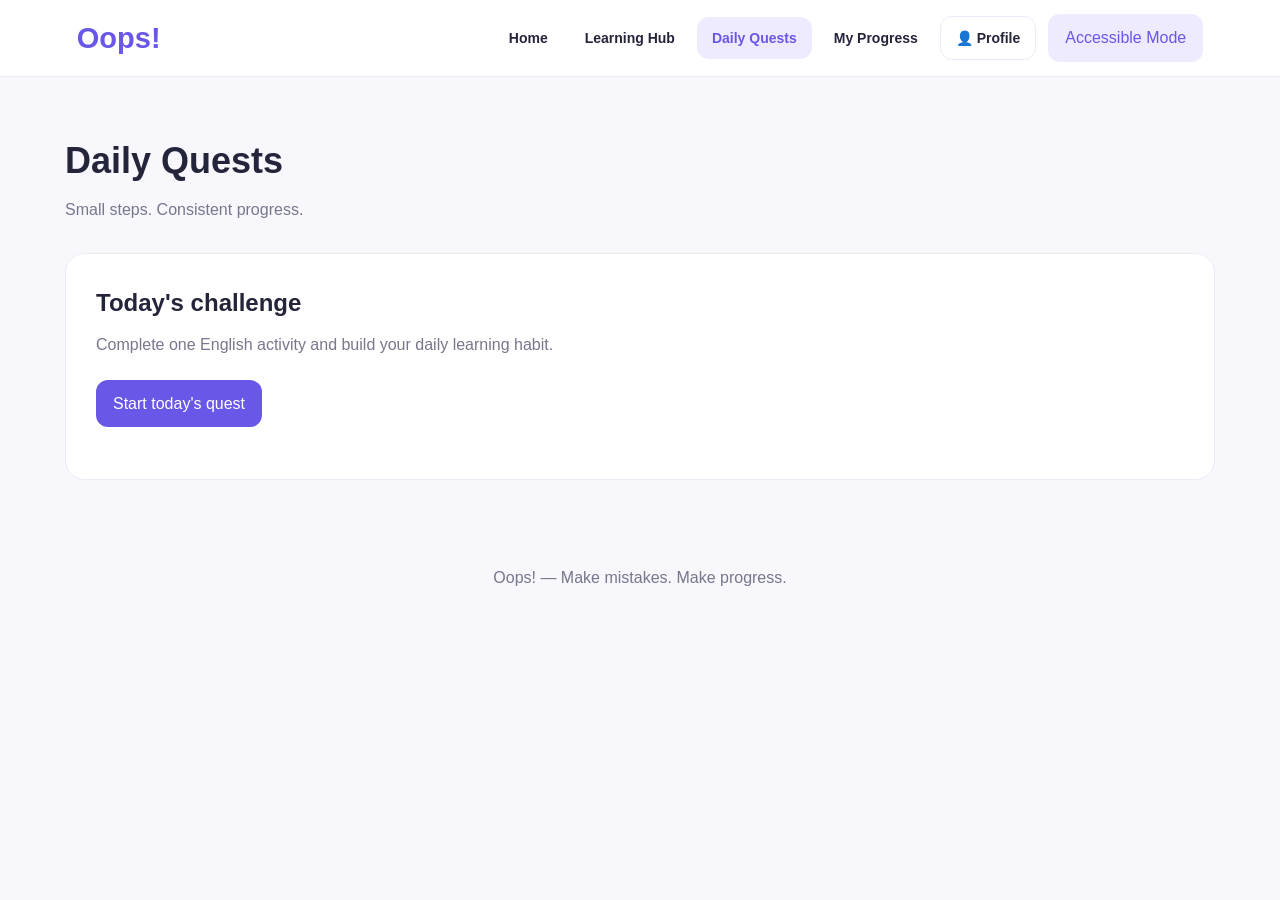
==== daily-quests.html @ 5b8182c3 "Create daily-quests.html" ====
<!DOCTYPE html>
<html lang="en">
<head>
<meta charset="UTF-8">
<meta name="viewport" content="width=device-width, initial-scale=1.0">
<title>Daily Quests | Oops!</title>
<style>
:root {
  --primary:#6957e8;
  --bg:#f7f7fc;
  --text:#24243a;
  --card:#fff;
  --muted:#77778d;
}
*{box-sizing:border-box;margin:0;padding:0}
body{font-family:Arial,sans-serif;background:var(--bg);color:var(--text);line-height:1.6}
.site-header{display:flex;justify-content:space-between;align-items:center;gap:24px;padding:14px 6%;background:var(--card);position:sticky;top:0;z-index:100;border-bottom:1px solid #eceaf5;flex-wrap:wrap}
.logo{font-size:29px;font-weight:800;color:var(--primary);text-decoration:none}
.main-nav{display:flex;align-items:center;gap:7px;flex-wrap:wrap}
.nav-link{color:var(--text);text-decoration:none;font-size:14px;font-weight:600;padding:10px 15px;border-radius:12px}
.nav-link:hover,.nav-link.active{background:#eeeaff;color:var(--primary)}
.profile-link{border:1px solid #eeeaf7}
button{border:0;border-radius:12px;padding:11px 17px;cursor:pointer;font-weight:700;font:inherit}
.secondary{background:#eeeaff;color:var(--primary)}
.mode-button{margin-left:5px;white-space:nowrap}
main{max-width:1200px;margin:auto;padding:55px 25px}
.hero{margin-bottom:30px}
h1{font-size:36px;margin-bottom:8px}
p{color:var(--muted)}
.card{background:var(--card);padding:30px;border-radius:20px;border:1px solid #eeeaf5}
.card h2{margin-bottom:10px}
.card p{margin-bottom:22px}
.primary{background:var(--primary);color:white}
#questMessage{margin-top:18px;font-weight:600}
footer{text-align:center;padding:30px;color:var(--muted)}
body.accessible{--bg:#000;--text:#fff;--card:#111;--muted:#eee;--primary:#ffeb3b}
body.accessible .card{border:2px solid white}
body.accessible .secondary{background:#333;color:#ffeb3b}
body.accessible .primary{color:#000}
:focus-visible{outline:3px solid #ff9800;outline-offset:4px}
@media(max-width:850px){.site-header{flex-direction:column;align-items:flex-start}.main-nav{width:100%}}
</style>
</head>
<body>
<header class="site-header">
  <a class="logo" href="index.html">Oops!</a>
  <nav class="main-nav" aria-label="Main navigation">
    <a class="nav-link" href="index.html">Home</a>
    <a class="nav-link" href="learning-hub.html">Learning Hub</a>
    <a class="nav-link active" href="daily-quests.html">Daily Quests</a>
    <a class="nav-link" href="progress.html">My Progress</a>
    <a class="nav-link profile-link" href="profile.html">👤 Profile</a>
    <button class="mode-button secondary" id="modeBtn" type="button" aria-pressed="false">Accessible Mode</button>
  </nav>
</header>

<main>
  <section class="hero">
    <h1>Daily Quests</h1>
    <p>Small steps. Consistent progress.</p>
  </section>

  <section class="card">
    <h2>Today's challenge</h2>
    <p>Complete one English activity and build your daily learning habit.</p>
    <button class="primary" id="questBtn" type="button">Start today's quest</button>
    <p id="questMessage" aria-live="polite"></p>
  </section>
</main>

<footer>Oops! — Make mistakes. Make progress.</footer>

<script src="tracker.js"></script>
<script>
const modeBtn=document.getElementById("modeBtn");
modeBtn.addEventListener("click",()=>{
  const enabled=document.body.classList.toggle("accessible");
  modeBtn.setAttribute("aria-pressed",String(enabled));
  modeBtn.textContent=enabled?"Normal Mode":"Accessible Mode";
});

document.getElementById("questBtn").addEventListener("click",()=>{
  if(window.OopsTracker){
    window.OopsTracker.recordStudyDay();
  }
  document.getElementById("questMessage").textContent=
    "Great work! Today's learning activity has been recorded.";
});
</script>
</body>
</html>
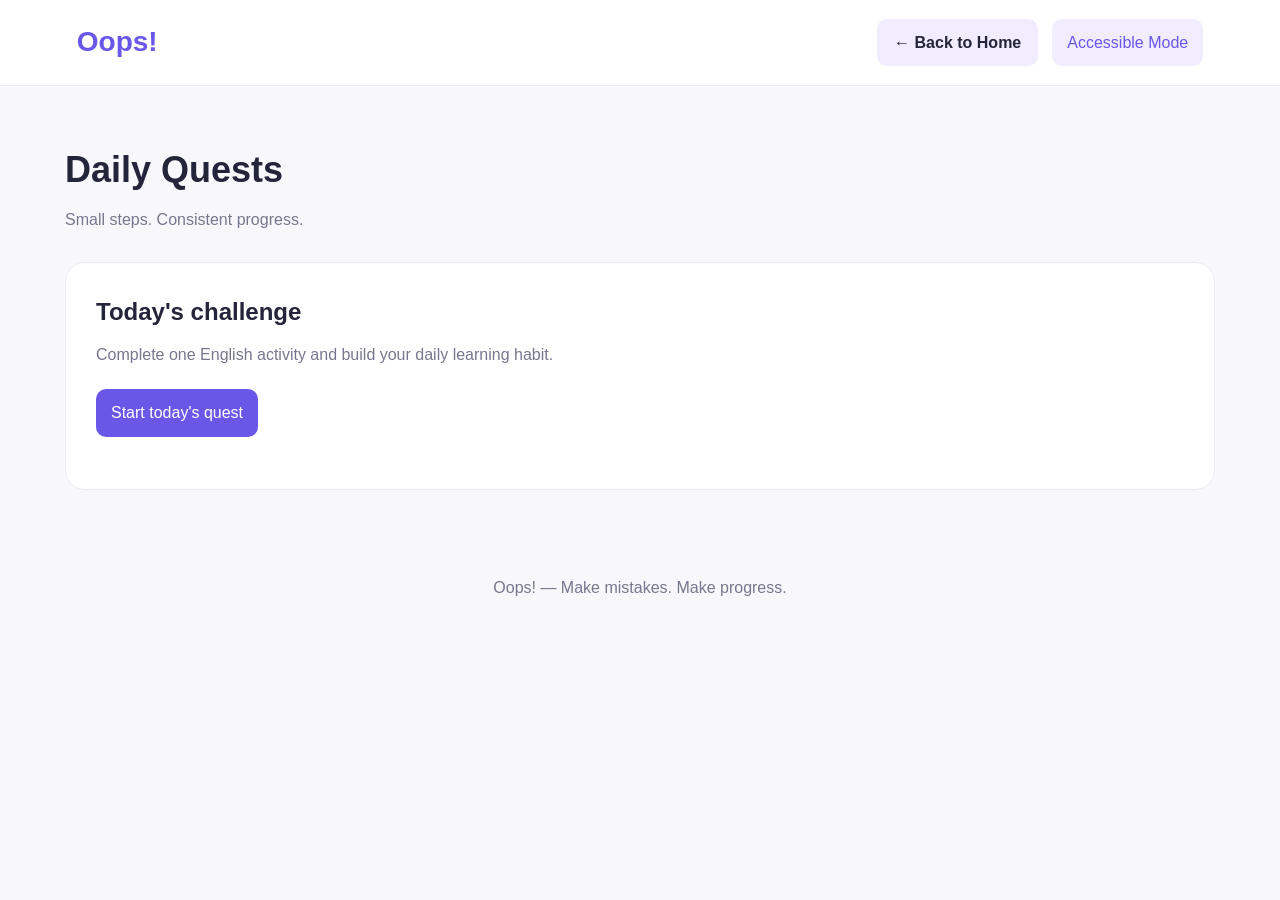
==== commit 9f34aa79: "Update daily-quests.html" ====
--- a/daily-quests.html
+++ b/daily-quests.html
@@ -15,15 +15,55 @@
 }
 *{box-sizing:border-box;margin:0;padding:0}
 body{font-family:Arial,sans-serif;background:var(--bg);color:var(--text);line-height:1.6}
-.site-header{display:flex;justify-content:space-between;align-items:center;gap:24px;padding:14px 6%;background:var(--card);position:sticky;top:0;z-index:100;border-bottom:1px solid #eceaf5;flex-wrap:wrap}
-.logo{font-size:29px;font-weight:800;color:var(--primary);text-decoration:none}
-.main-nav{display:flex;align-items:center;gap:7px;flex-wrap:wrap}
-.nav-link{color:var(--text);text-decoration:none;font-size:14px;font-weight:600;padding:10px 15px;border-radius:12px}
-.nav-link:hover,.nav-link.active{background:#eeeaff;color:var(--primary)}
-.profile-link{border:1px solid #eeeaf7}
-button{border:0;border-radius:12px;padding:11px 17px;cursor:pointer;font-weight:700;font:inherit}
-.secondary{background:#eeeaff;color:var(--primary)}
-.mode-button{margin-left:5px;white-space:nowrap}
+.site-header {
+  height: 86px;
+  display: flex;
+  justify-content: space-between;
+  align-items: center;
+  padding: 0 6%;
+  background: var(--card);
+  position: sticky;
+  top: 0;
+  z-index: 100;
+  border-bottom: 1px solid #eceaf5;
+}
+
+.logo {
+  font-size: 28px;
+  font-weight: 800;
+  color: var(--primary);
+  text-decoration: none;
+}
+
+.header-actions {
+  display: flex;
+  align-items: center;
+  gap: 14px;
+}
+
+.back-home {
+  text-decoration: none;
+  color: var(--text);
+  background: #f1edff;
+  padding: 11px 17px;
+  border-radius: 10px;
+  font-weight: 700;
+}
+
+button {
+  border: 0;
+  border-radius: 10px;
+  padding: 11px 15px;
+  cursor: pointer;
+  font-weight: 700;
+  font: inherit;
+}
+
+.mode-button {
+  background: #f1edff;
+  color: var(--primary);
+  white-space: nowrap;
+}
 main{max-width:1200px;margin:auto;padding:55px 25px}
 .hero{margin-bottom:30px}
 h1{font-size:36px;margin-bottom:8px}
@@ -39,20 +79,38 @@
 body.accessible .secondary{background:#333;color:#ffeb3b}
 body.accessible .primary{color:#000}
 :focus-visible{outline:3px solid #ff9800;outline-offset:4px}
-@media(max-width:850px){.site-header{flex-direction:column;align-items:flex-start}.main-nav{width:100%}}
+@media(max-width:650px) {
+  .site-header {
+    height: auto;
+    min-height: 76px;
+    padding: 14px 5%;
+  }
+
+  .header-actions {
+    flex-wrap: wrap;
+    gap: 8px;
+  }
+}
 </style>
 </head>
 <body>
 <header class="site-header">
   <a class="logo" href="index.html">Oops!</a>
-  <nav class="main-nav" aria-label="Main navigation">
-    <a class="nav-link" href="index.html">Home</a>
-    <a class="nav-link" href="learning-hub.html">Learning Hub</a>
-    <a class="nav-link active" href="daily-quests.html">Daily Quests</a>
-    <a class="nav-link" href="progress.html">My Progress</a>
-    <a class="nav-link profile-link" href="profile.html">👤 Profile</a>
-    <button class="mode-button secondary" id="modeBtn" type="button" aria-pressed="false">Accessible Mode</button>
-  </nav>
+
+  <div class="header-actions">
+    <a class="back-home" href="index.html">
+      ← Back to Home
+    </a>
+
+    <button
+      class="mode-button"
+      id="modeBtn"
+      type="button"
+      aria-pressed="false"
+    >
+      Accessible Mode
+    </button>
+  </div>
 </header>
 
 <main>
@@ -72,14 +130,9 @@
 <footer>Oops! — Make mistakes. Make progress.</footer>
 
 <script src="tracker.js"></script>
+<script src="accessibility.js"></script>
+<script src="settings.js"></script>
 <script>
-const modeBtn=document.getElementById("modeBtn");
-modeBtn.addEventListener("click",()=>{
-  const enabled=document.body.classList.toggle("accessible");
-  modeBtn.setAttribute("aria-pressed",String(enabled));
-  modeBtn.textContent=enabled?"Normal Mode":"Accessible Mode";
-});
-
 document.getElementById("questBtn").addEventListener("click",()=>{
   if(window.OopsTracker){
     window.OopsTracker.recordStudyDay();
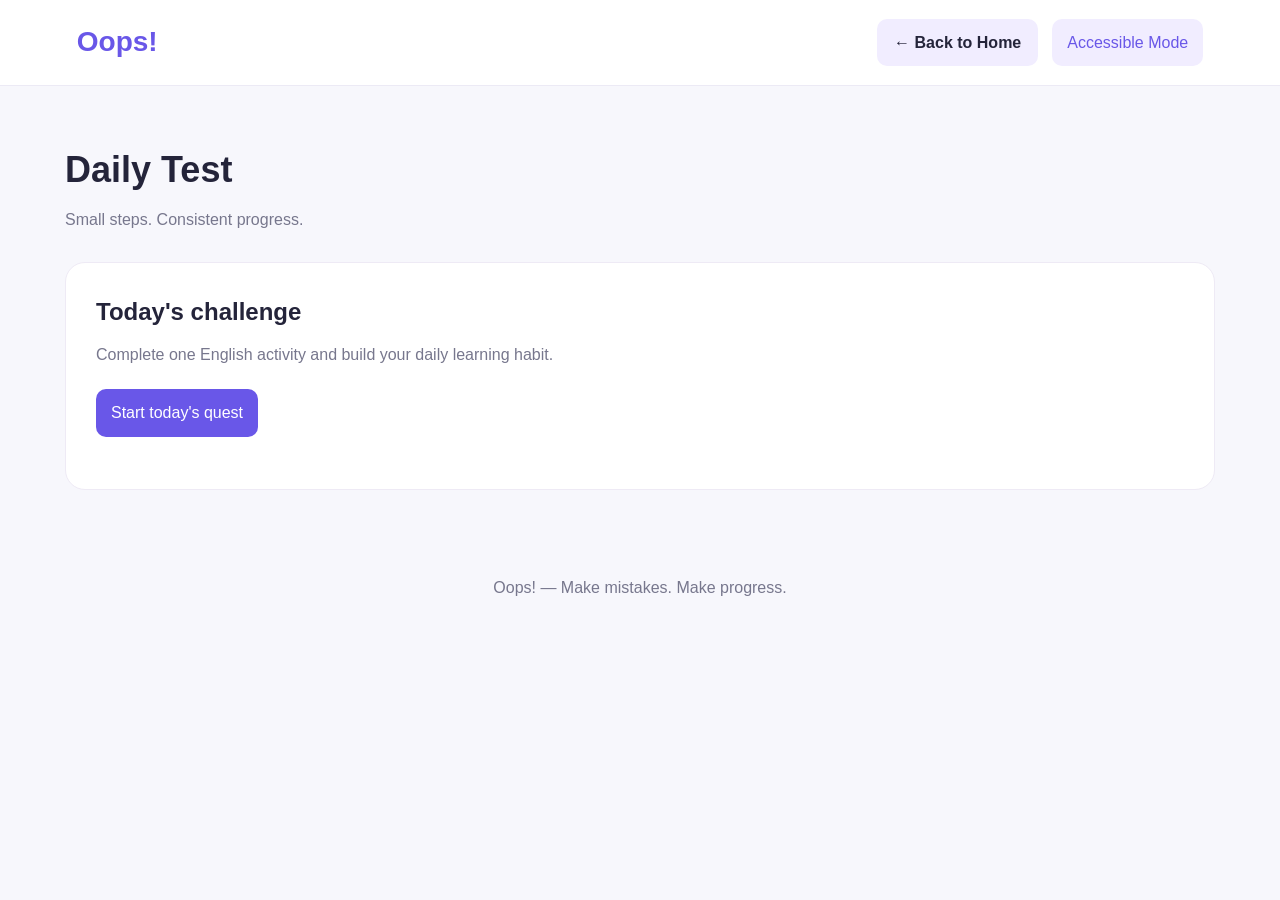
==== commit 08addbd6: "Update daily-quests.html" ====
--- a/daily-quests.html
+++ b/daily-quests.html
@@ -4,7 +4,7 @@
 <head>
 <meta charset="UTF-8">
 <meta name="viewport" content="width=device-width, initial-scale=1.0">
-<title>Daily Quests | Oops!</title>
+<title>Daily Test | Oops!</title>
 <style>
 :root {
   --primary:#6957e8;
@@ -115,7 +115,7 @@
 
 <main>
   <section class="hero">
-    <h1>Daily Quests</h1>
+    <h1>Daily Test</h1>
     <p>Small steps. Consistent progress.</p>
   </section>
 
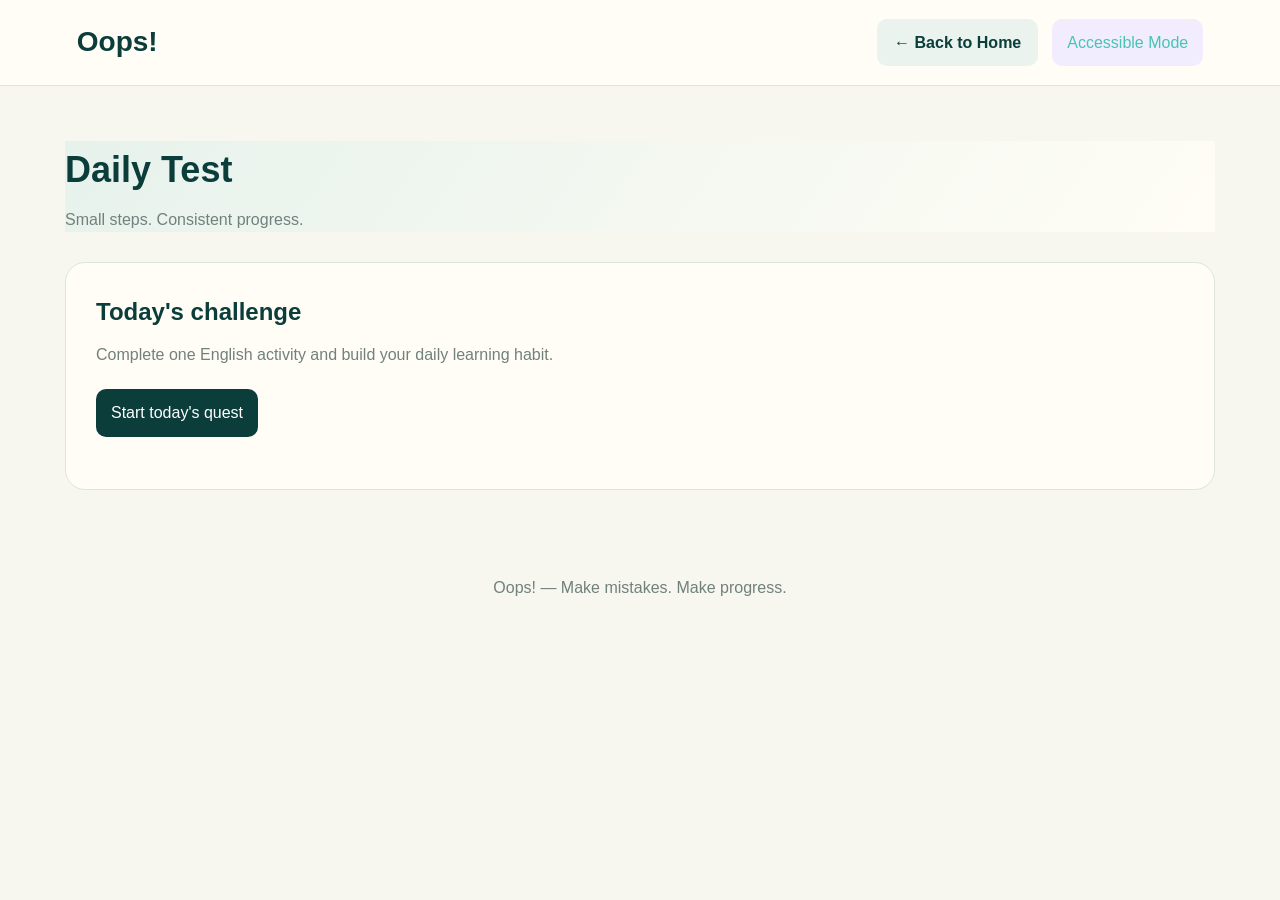
==== commit 2b5f5d10: "Update unified Oops theme" ====
--- a/daily-quests.html
+++ b/daily-quests.html
@@ -92,6 +92,7 @@
   }
 }
 </style>
+<link rel="stylesheet" href="theme-fix.css?v=20261127">
 </head>
 <body>
 <header class="site-header">
--- a/theme-fix.css
+++ b/theme-fix.css
@@ -0,0 +1,259 @@
+
+/* Oops! — Unified visual theme */
+:root {
+  --primary: #39b9ad;
+  --primary-dark: #073d3b;
+  --bg: #f7f7f1;
+  --text: #123d3b;
+  --card: #fffef9;
+  --muted: #71817d;
+  --line: #dce6df;
+  --soft: #eaf3ee;
+  --gold: #f6bd2f;
+}
+
+body:not(.accessible) {
+  background-color: var(--bg) !important;
+  color: var(--text) !important;
+  font-family: "Be Vietnam Pro", Arial, sans-serif;
+}
+
+body:not(.accessible) header {
+  background: rgba(255, 254, 249, .97) !important;
+  color: var(--text) !important;
+  border-bottom: 1px solid var(--line) !important;
+}
+
+body:not(.accessible) .logo,
+body:not(.accessible) h1,
+body:not(.accessible) h2,
+body:not(.accessible) h3 {
+  color: var(--primary-dark);
+}
+
+body:not(.accessible) .hero,
+body:not(.accessible) .intro {
+  background: linear-gradient(120deg, #e7f2ec, #fff8e9) !important;
+  color: var(--text);
+}
+
+body:not(.accessible) .card,
+body:not(.accessible) .panel,
+body:not(.accessible) .practice,
+body:not(.accessible) .profile-card,
+body:not(.accessible) .settings-card,
+body:not(.accessible) .dictionary-shell {
+  background: var(--card) !important;
+  color: var(--text) !important;
+  border: 1px solid var(--line) !important;
+}
+
+body:not(.accessible) button.primary,
+body:not(.accessible) .primary {
+  background: var(--primary-dark) !important;
+  color: #fff !important;
+  border-color: var(--primary-dark) !important;
+}
+
+body:not(.accessible) button.secondary,
+body:not(.accessible) .secondary,
+body:not(.accessible) .back-home {
+  background: var(--soft) !important;
+  color: var(--primary-dark) !important;
+  border-color: var(--line) !important;
+}
+
+body:not(.accessible) .main-tab,
+body:not(.accessible) .level-btn,
+body:not(.accessible) .topic-btn,
+body:not(.accessible) .study-tab,
+body:not(.accessible) .stage-btn,
+body:not(.accessible) .option,
+body:not(.accessible) .level-card {
+  background: var(--soft) !important;
+  color: var(--primary-dark) !important;
+  border-color: var(--line) !important;
+}
+
+body:not(.accessible) .main-tab.active,
+body:not(.accessible) .level-btn.active,
+body:not(.accessible) .study-tab.active,
+body:not(.accessible) .stage-btn.active,
+body:not(.accessible) .option.selected {
+  background: var(--primary-dark) !important;
+  color: #fff !important;
+  border-color: var(--primary-dark) !important;
+}
+
+body:not(.accessible) .dictionary-mode {
+  background: var(--soft) !important;
+}
+
+body:not(.accessible) .dictionary-mode-btn {
+  color: var(--primary-dark) !important;
+}
+
+body:not(.accessible) .dictionary-mode-btn.active {
+  background: var(--primary-dark) !important;
+  color: #fff !important;
+}
+
+body:not(.accessible) input,
+body:not(.accessible) textarea,
+body:not(.accessible) select {
+  background: #fffef9;
+  color: var(--text);
+  border-color: var(--line);
+}
+
+body:not(.accessible) a {
+  color: var(--primary-dark);
+}
+
+body:not(.accessible) .progress {
+  background: var(--soft);
+}
+
+body:not(.accessible) .bar {
+  background: var(--primary);
+}
+
+body:not(.accessible) .subtitle,
+body:not(.accessible) .muted {
+  color: var(--muted);
+}
+
+
+/* ===== Oops! global design system — applied consistently across every page ===== */
+:root {
+  --oops-teal: #0B3D3B;
+  --oops-mint: #45C5B2;
+  --oops-yellow: #F4BD32;
+  --oops-ivory: #F7F6EF;
+  --oops-cream: #FFFDF5;
+  --oops-muted: #71817D;
+  --oops-line: #DCE6DF;
+  --oops-soft: #EAF3EE;
+  --primary: var(--oops-mint);
+  --primary-dark: var(--oops-teal);
+  --bg: var(--oops-ivory);
+  --text: var(--oops-teal);
+  --card: var(--oops-cream);
+  --muted: var(--oops-muted);
+  --line: var(--oops-line);
+  --soft: var(--oops-soft);
+  --gold: var(--oops-yellow);
+}
+body:not(.accessible) {
+  background: var(--oops-ivory) !important;
+  color: var(--oops-teal) !important;
+}
+body:not(.accessible) header,
+body:not(.accessible) .site-header,
+body:not(.accessible) .navbar,
+body:not(.accessible) .nav-wrap {
+  background-color: var(--oops-cream) !important;
+  color: var(--oops-teal) !important;
+  border-color: var(--oops-line) !important;
+}
+body:not(.accessible) h1,
+body:not(.accessible) h2,
+body:not(.accessible) h3,
+body:not(.accessible) h4,
+body:not(.accessible) .logo,
+body:not(.accessible) .page-title {
+  color: var(--oops-teal) !important;
+}
+body:not(.accessible) .hero,
+body:not(.accessible) .intro,
+body:not(.accessible) .hero-card,
+body:not(.accessible) .welcome-banner {
+  background: linear-gradient(125deg, #E7F2EC 0%, #FFFDF5 100%) !important;
+  color: var(--oops-teal) !important;
+  border-color: var(--oops-line) !important;
+}
+body:not(.accessible) .card,
+body:not(.accessible) .panel,
+body:not(.accessible) .practice,
+body:not(.accessible) .profile-card,
+body:not(.accessible) .settings-card,
+body:not(.accessible) .dictionary-shell,
+body:not(.accessible) .lesson-card,
+body:not(.accessible) .stat-card,
+body:not(.accessible) .quest-card,
+body:not(.accessible) .roadmap-card,
+body:not(.accessible) .task-card,
+body:not(.accessible) .content-card {
+  background-color: var(--oops-cream) !important;
+  color: var(--oops-teal) !important;
+  border-color: var(--oops-line) !important;
+}
+body:not(.accessible) button.primary,
+body:not(.accessible) .primary,
+body:not(.accessible) .btn-primary,
+body:not(.accessible) .cta,
+body:not(.accessible) .submit-btn {
+  background: var(--oops-teal) !important;
+  color: #FFFFFF !important;
+  border-color: var(--oops-teal) !important;
+}
+body:not(.accessible) button.secondary,
+body:not(.accessible) .secondary,
+body:not(.accessible) .btn-secondary,
+body:not(.accessible) .back-home,
+body:not(.accessible) .main-tab,
+body:not(.accessible) .level-btn,
+body:not(.accessible) .topic-btn,
+body:not(.accessible) .study-tab,
+body:not(.accessible) .stage-btn,
+body:not(.accessible) .option,
+body:not(.accessible) .level-card,
+body:not(.accessible) .tab-button {
+  background: var(--oops-soft) !important;
+  color: var(--oops-teal) !important;
+  border-color: var(--oops-line) !important;
+}
+body:not(.accessible) .main-tab.active,
+body:not(.accessible) .level-btn.active,
+body:not(.accessible) .study-tab.active,
+body:not(.accessible) .stage-btn.active,
+body:not(.accessible) .option.selected,
+body:not(.accessible) .tab-button.active,
+body:not(.accessible) .topic-btn.active {
+  background: var(--oops-teal) !important;
+  color: #FFFFFF !important;
+  border-color: var(--oops-teal) !important;
+}
+body:not(.accessible) input,
+body:not(.accessible) textarea,
+body:not(.accessible) select {
+  background-color: #FFFFFF !important;
+  color: var(--oops-teal) !important;
+  border-color: var(--oops-line) !important;
+}
+body:not(.accessible) a { color: var(--oops-teal); }
+body:not(.accessible) .muted,
+body:not(.accessible) .subtitle,
+body:not(.accessible) .description,
+body:not(.accessible) .helper-text { color: var(--oops-muted) !important; }
+body:not(.accessible) .progress,
+body:not(.accessible) .progress-track,
+body:not(.accessible) .bar-track { background: var(--oops-soft) !important; }
+body:not(.accessible) .progress-bar,
+body:not(.accessible) .bar,
+body:not(.accessible) .progress-fill { background: var(--oops-mint) !important; }
+body:not(.accessible) .badge,
+body:not(.accessible) .tag,
+body:not(.accessible) .eyebrow {
+  border-color: var(--oops-line);
+}
+body:not(.accessible) :focus-visible {
+  outline: 3px solid var(--oops-yellow) !important;
+  outline-offset: 3px !important;
+}
+@media (prefers-reduced-motion: reduce) {
+  body:not(.accessible) *, body:not(.accessible) *::before, body:not(.accessible) *::after {
+    transition-duration: .01ms !important;
+    animation-duration: .01ms !important;
+  }
+}
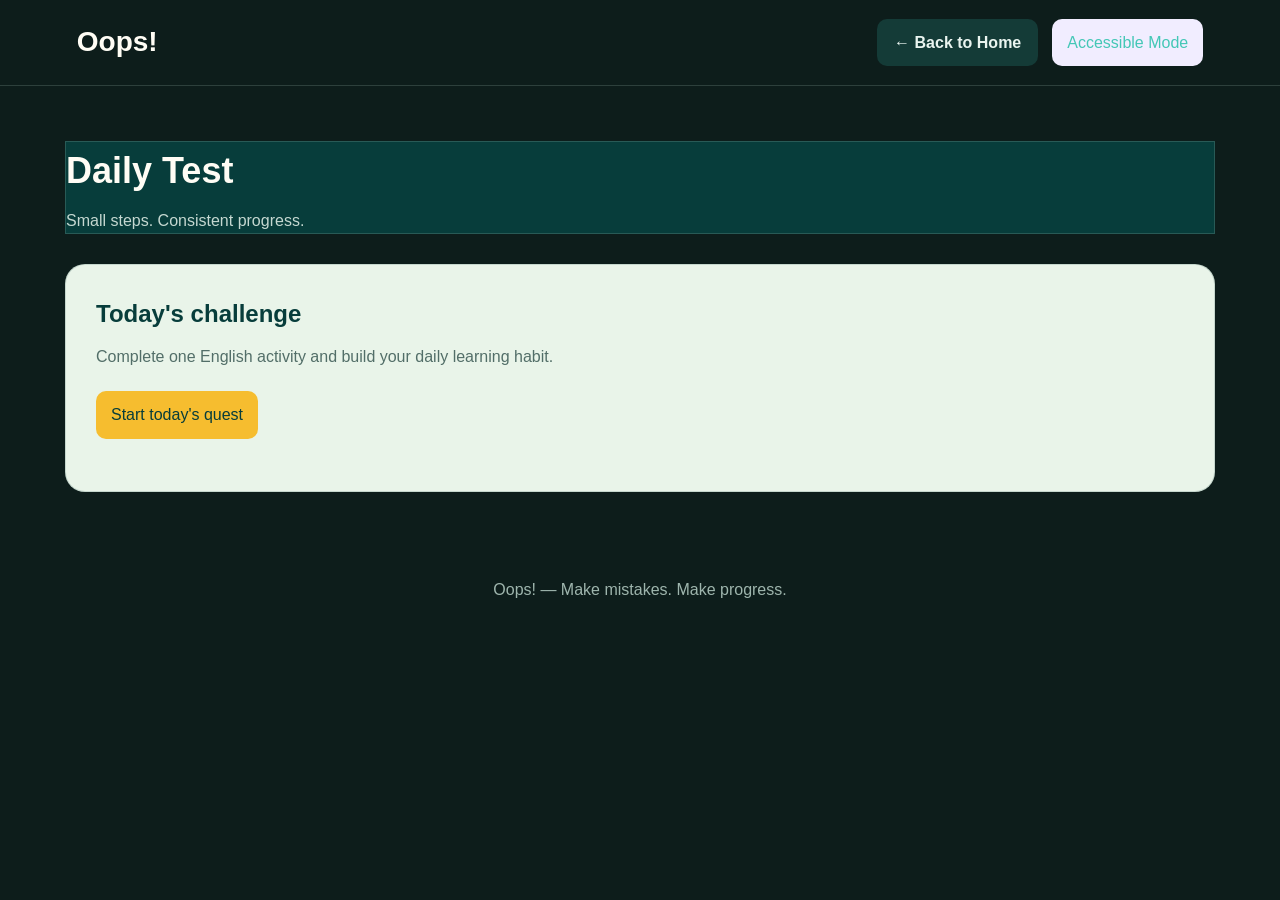
==== commit 750d2977: "Restore original Oops theme" ====
--- a/daily-quests.html
+++ b/daily-quests.html
@@ -92,7 +92,8 @@
   }
 }
 </style>
-<link rel="stylesheet" href="theme-fix.css?v=20261127">
+
+  <link rel="stylesheet" href="theme-fix.css?v=20261128">
 </head>
 <body>
 <header class="site-header">
--- a/theme-fix.css
+++ b/theme-fix.css
@@ -1,205 +1,130 @@
-
-/* Oops! — Unified visual theme */
+/* Oops! — fixed single-theme system, matched to the original Home design */
 :root {
-  --primary: #39b9ad;
-  --primary-dark: #073d3b;
-  --bg: #f7f7f1;
-  --text: #123d3b;
-  --card: #fffef9;
-  --muted: #71817d;
-  --line: #dce6df;
-  --soft: #eaf3ee;
-  --gold: #f6bd2f;
-}
-
+  --oops-bg: #0d1d1b;
+  --oops-header: #0d1d1b;
+  --oops-deep: #073d3b;
+  --oops-mint: #43c7b6;
+  --oops-yellow: #f6bd2f;
+  --oops-card: #e9f4e9;
+  --oops-white: #fffdf5;
+  --oops-ink: #103f3d;
+  --oops-text: #f4f8f5;
+  --oops-muted: #b9cbc5;
+  --oops-line: rgba(190, 220, 210, .18);
+  --primary: var(--oops-mint);
+  --primary-dark: var(--oops-deep);
+  --bg: var(--oops-bg);
+  --text: var(--oops-text);
+  --card: var(--oops-card);
+  --muted: var(--oops-muted);
+  --line: var(--oops-line);
+  --soft: #143b37;
+  --gold: var(--oops-yellow);
+}
+
+/* Normal mode: keep the original deep-teal Oops! appearance on every page. */
 body:not(.accessible) {
-  background-color: var(--bg) !important;
-  color: var(--text) !important;
-  font-family: "Be Vietnam Pro", Arial, sans-serif;
-}
-
-body:not(.accessible) header {
-  background: rgba(255, 254, 249, .97) !important;
-  color: var(--text) !important;
-  border-bottom: 1px solid var(--line) !important;
-}
-
-body:not(.accessible) .logo,
-body:not(.accessible) h1,
-body:not(.accessible) h2,
-body:not(.accessible) h3 {
-  color: var(--primary-dark);
-}
-
+  background: var(--oops-bg) !important;
+  color: var(--oops-text) !important;
+  font-family: "Be Vietnam Pro", Arial, sans-serif !important;
+}
+body:not(.accessible) header,
+body:not(.accessible) .site-header {
+  background: var(--oops-header) !important;
+  color: var(--oops-text) !important;
+  border-color: var(--oops-line) !important;
+  box-shadow: none;
+}
+body:not(.accessible) .logo { color: var(--oops-white) !important; }
+body:not(.accessible) .logo span { color: var(--oops-mint) !important; }
+body:not(.accessible) .main-nav a,
+body:not(.accessible) header a,
+body:not(.accessible) .nav-link {
+  color: #c4d2cd !important;
+}
+body:not(.accessible) .main-nav a:hover,
+body:not(.accessible) .main-nav a.active,
+body:not(.accessible) .nav-link:hover,
+body:not(.accessible) .nav-link.active {
+  color: var(--oops-white) !important;
+}
+body:not(.accessible) .nav-link::after { background: var(--oops-mint) !important; }
+
+/* Hero areas use the same deep teal block as the original Home page. */
 body:not(.accessible) .hero,
-body:not(.accessible) .intro {
-  background: linear-gradient(120deg, #e7f2ec, #fff8e9) !important;
-  color: var(--text);
-}
-
-body:not(.accessible) .card,
-body:not(.accessible) .panel,
-body:not(.accessible) .practice,
-body:not(.accessible) .profile-card,
-body:not(.accessible) .settings-card,
-body:not(.accessible) .dictionary-shell {
-  background: var(--card) !important;
-  color: var(--text) !important;
-  border: 1px solid var(--line) !important;
-}
-
-body:not(.accessible) button.primary,
-body:not(.accessible) .primary {
-  background: var(--primary-dark) !important;
-  color: #fff !important;
-  border-color: var(--primary-dark) !important;
-}
-
-body:not(.accessible) button.secondary,
-body:not(.accessible) .secondary,
-body:not(.accessible) .back-home {
-  background: var(--soft) !important;
-  color: var(--primary-dark) !important;
-  border-color: var(--line) !important;
-}
-
-body:not(.accessible) .main-tab,
-body:not(.accessible) .level-btn,
-body:not(.accessible) .topic-btn,
-body:not(.accessible) .study-tab,
-body:not(.accessible) .stage-btn,
-body:not(.accessible) .option,
-body:not(.accessible) .level-card {
-  background: var(--soft) !important;
-  color: var(--primary-dark) !important;
-  border-color: var(--line) !important;
-}
-
-body:not(.accessible) .main-tab.active,
-body:not(.accessible) .level-btn.active,
-body:not(.accessible) .study-tab.active,
-body:not(.accessible) .stage-btn.active,
-body:not(.accessible) .option.selected {
-  background: var(--primary-dark) !important;
-  color: #fff !important;
-  border-color: var(--primary-dark) !important;
-}
-
-body:not(.accessible) .dictionary-mode {
-  background: var(--soft) !important;
-}
-
-body:not(.accessible) .dictionary-mode-btn {
-  color: var(--primary-dark) !important;
-}
-
-body:not(.accessible) .dictionary-mode-btn.active {
-  background: var(--primary-dark) !important;
-  color: #fff !important;
-}
-
-body:not(.accessible) input,
-body:not(.accessible) textarea,
-body:not(.accessible) select {
-  background: #fffef9;
-  color: var(--text);
-  border-color: var(--line);
-}
-
-body:not(.accessible) a {
-  color: var(--primary-dark);
-}
-
-body:not(.accessible) .progress {
-  background: var(--soft);
-}
-
-body:not(.accessible) .bar {
-  background: var(--primary);
-}
-
+body:not(.accessible) .intro,
+body:not(.accessible) .page-hero {
+  background: var(--oops-deep) !important;
+  color: var(--oops-white) !important;
+  border: 1px solid var(--oops-line) !important;
+}
+body:not(.accessible) .hero h1,
+body:not(.accessible) .hero h2,
+body:not(.accessible) .intro h1,
+body:not(.accessible) .intro h2,
+body:not(.accessible) .page-hero h1 {
+  color: var(--oops-white) !important;
+}
+body:not(.accessible) .hero p,
+body:not(.accessible) .intro p,
+body:not(.accessible) .page-hero p,
 body:not(.accessible) .subtitle,
 body:not(.accessible) .muted {
-  color: var(--muted);
-}
-
-
-/* ===== Oops! global design system — applied consistently across every page ===== */
-:root {
-  --oops-teal: #0B3D3B;
-  --oops-mint: #45C5B2;
-  --oops-yellow: #F4BD32;
-  --oops-ivory: #F7F6EF;
-  --oops-cream: #FFFDF5;
-  --oops-muted: #71817D;
-  --oops-line: #DCE6DF;
-  --oops-soft: #EAF3EE;
-  --primary: var(--oops-mint);
-  --primary-dark: var(--oops-teal);
-  --bg: var(--oops-ivory);
-  --text: var(--oops-teal);
-  --card: var(--oops-cream);
-  --muted: var(--oops-muted);
-  --line: var(--oops-line);
-  --soft: var(--oops-soft);
-  --gold: var(--oops-yellow);
-}
-body:not(.accessible) {
-  background: var(--oops-ivory) !important;
-  color: var(--oops-teal) !important;
-}
-body:not(.accessible) header,
-body:not(.accessible) .site-header,
-body:not(.accessible) .navbar,
-body:not(.accessible) .nav-wrap {
-  background-color: var(--oops-cream) !important;
-  color: var(--oops-teal) !important;
-  border-color: var(--oops-line) !important;
-}
-body:not(.accessible) h1,
-body:not(.accessible) h2,
-body:not(.accessible) h3,
-body:not(.accessible) h4,
-body:not(.accessible) .logo,
-body:not(.accessible) .page-title {
-  color: var(--oops-teal) !important;
-}
-body:not(.accessible) .hero,
-body:not(.accessible) .intro,
-body:not(.accessible) .hero-card,
-body:not(.accessible) .welcome-banner {
-  background: linear-gradient(125deg, #E7F2EC 0%, #FFFDF5 100%) !important;
-  color: var(--oops-teal) !important;
-  border-color: var(--oops-line) !important;
-}
+  color: #c5d8d1 !important;
+}
+
+/* Learning cards and content panels retain the pale-green card treatment. */
 body:not(.accessible) .card,
 body:not(.accessible) .panel,
 body:not(.accessible) .practice,
 body:not(.accessible) .profile-card,
 body:not(.accessible) .settings-card,
 body:not(.accessible) .dictionary-shell,
-body:not(.accessible) .lesson-card,
-body:not(.accessible) .stat-card,
-body:not(.accessible) .quest-card,
-body:not(.accessible) .roadmap-card,
-body:not(.accessible) .task-card,
-body:not(.accessible) .content-card {
-  background-color: var(--oops-cream) !important;
-  color: var(--oops-teal) !important;
-  border-color: var(--oops-line) !important;
-}
+body:not(.accessible) .lesson,
+body:not(.accessible) .content-card,
+body:not(.accessible) .quiz,
+body:not(.accessible) .sidebar-card,
+body:not(.accessible) .learning-card,
+body:not(.accessible) .stat,
+body:not(.accessible) .level-card {
+  background: var(--oops-card) !important;
+  color: var(--oops-ink) !important;
+  border-color: rgba(7, 61, 59, .16) !important;
+}
+body:not(.accessible) .card h1,
+body:not(.accessible) .card h2,
+body:not(.accessible) .card h3,
+body:not(.accessible) .panel h1,
+body:not(.accessible) .panel h2,
+body:not(.accessible) .panel h3,
+body:not(.accessible) .lesson h1,
+body:not(.accessible) .lesson h2,
+body:not(.accessible) .lesson h3,
+body:not(.accessible) .stat strong,
+body:not(.accessible) .level-card strong {
+  color: var(--oops-deep) !important;
+}
+body:not(.accessible) .card p,
+body:not(.accessible) .panel p,
+body:not(.accessible) .lesson p,
+body:not(.accessible) .sidebar-card p,
+body:not(.accessible) .info,
+body:not(.accessible) .lesson-desc {
+  color: #526e68 !important;
+}
+
+/* Buttons: yellow primary action, mint accents, dark secondary controls. */
 body:not(.accessible) button.primary,
 body:not(.accessible) .primary,
-body:not(.accessible) .btn-primary,
-body:not(.accessible) .cta,
-body:not(.accessible) .submit-btn {
-  background: var(--oops-teal) !important;
-  color: #FFFFFF !important;
-  border-color: var(--oops-teal) !important;
+body:not(.accessible) .card a,
+body:not(.accessible) .hero .cta,
+body:not(.accessible) a.button {
+  background: var(--oops-yellow) !important;
+  color: var(--oops-deep) !important;
+  border-color: var(--oops-yellow) !important;
 }
 body:not(.accessible) button.secondary,
 body:not(.accessible) .secondary,
-body:not(.accessible) .btn-secondary,
 body:not(.accessible) .back-home,
 body:not(.accessible) .main-tab,
 body:not(.accessible) .level-btn,
@@ -207,10 +132,10 @@
 body:not(.accessible) .study-tab,
 body:not(.accessible) .stage-btn,
 body:not(.accessible) .option,
-body:not(.accessible) .level-card,
-body:not(.accessible) .tab-button {
-  background: var(--oops-soft) !important;
-  color: var(--oops-teal) !important;
+body:not(.accessible) .dictionary-mode,
+body:not(.accessible) .level-card {
+  background: #143b37 !important;
+  color: #eaf5f0 !important;
   border-color: var(--oops-line) !important;
 }
 body:not(.accessible) .main-tab.active,
@@ -218,42 +143,79 @@
 body:not(.accessible) .study-tab.active,
 body:not(.accessible) .stage-btn.active,
 body:not(.accessible) .option.selected,
-body:not(.accessible) .tab-button.active,
-body:not(.accessible) .topic-btn.active {
-  background: var(--oops-teal) !important;
-  color: #FFFFFF !important;
-  border-color: var(--oops-teal) !important;
-}
+body:not(.accessible) .dictionary-mode-btn.active {
+  background: var(--oops-mint) !important;
+  color: var(--oops-deep) !important;
+  border-color: var(--oops-mint) !important;
+}
+body:not(.accessible) .tool-button,
+body:not(.accessible) .account-trigger,
+body:not(.accessible) .language-button {
+  background: #172a27 !important;
+  color: var(--oops-white) !important;
+  border-color: var(--oops-line) !important;
+}
+body:not(.accessible) .account-trigger .avatar,
+body:not(.accessible) .avatar {
+  background: var(--oops-deep) !important;
+  color: var(--oops-white) !important;
+  border-color: var(--oops-mint) !important;
+}
+
+/* Form controls and progress indicators. */
 body:not(.accessible) input,
 body:not(.accessible) textarea,
 body:not(.accessible) select {
-  background-color: #FFFFFF !important;
-  color: var(--oops-teal) !important;
-  border-color: var(--oops-line) !important;
-}
-body:not(.accessible) a { color: var(--oops-teal); }
-body:not(.accessible) .muted,
-body:not(.accessible) .subtitle,
-body:not(.accessible) .description,
-body:not(.accessible) .helper-text { color: var(--oops-muted) !important; }
+  background: #f8fbf7 !important;
+  color: var(--oops-ink) !important;
+  border-color: #9ab8ad !important;
+}
 body:not(.accessible) .progress,
-body:not(.accessible) .progress-track,
-body:not(.accessible) .bar-track { background: var(--oops-soft) !important; }
-body:not(.accessible) .progress-bar,
+body:not(.accessible) .progress-track {
+  background: #d1e3da !important;
+}
 body:not(.accessible) .bar,
-body:not(.accessible) .progress-fill { background: var(--oops-mint) !important; }
-body:not(.accessible) .badge,
-body:not(.accessible) .tag,
-body:not(.accessible) .eyebrow {
-  border-color: var(--oops-line);
+body:not(.accessible) .progress-fill {
+  background: var(--oops-mint) !important;
+}
+body:not(.accessible) a { color: var(--oops-mint); }
+body:not(.accessible) .card a,
+body:not(.accessible) .lesson-link,
+body:not(.accessible) .text-link { color: var(--oops-deep) !important; }
+body:not(.accessible) footer {
+  color: #9eb5ad !important;
+  border-color: var(--oops-line) !important;
 }
 body:not(.accessible) :focus-visible {
   outline: 3px solid var(--oops-yellow) !important;
   outline-offset: 3px !important;
 }
-@media (prefers-reduced-motion: reduce) {
-  body:not(.accessible) *, body:not(.accessible) *::before, body:not(.accessible) *::after {
-    transition-duration: .01ms !important;
-    animation-duration: .01ms !important;
-  }
-}
+
+/* Accessible Mode deliberately keeps its own high-contrast rules. */
+body.accessible {
+  --bg: #000 !important;
+  --text: #fff !important;
+  --card: #111 !important;
+  --muted: #eee !important;
+  color: #fff !important;
+  background: #000 !important;
+}
+body.accessible header,
+body.accessible .site-header,
+body.accessible .hero,
+body.accessible .intro,
+body.accessible .card,
+body.accessible .panel,
+body.accessible .lesson,
+body.accessible .content-card,
+body.accessible .quiz {
+  background: #111 !important;
+  color: #fff !important;
+  border: 2px solid #fff !important;
+}
+body.accessible a,
+body.accessible button { text-decoration-thickness: 2px; }
+body.accessible :focus-visible {
+  outline: 4px solid #ffeb3b !important;
+  outline-offset: 4px !important;
+}
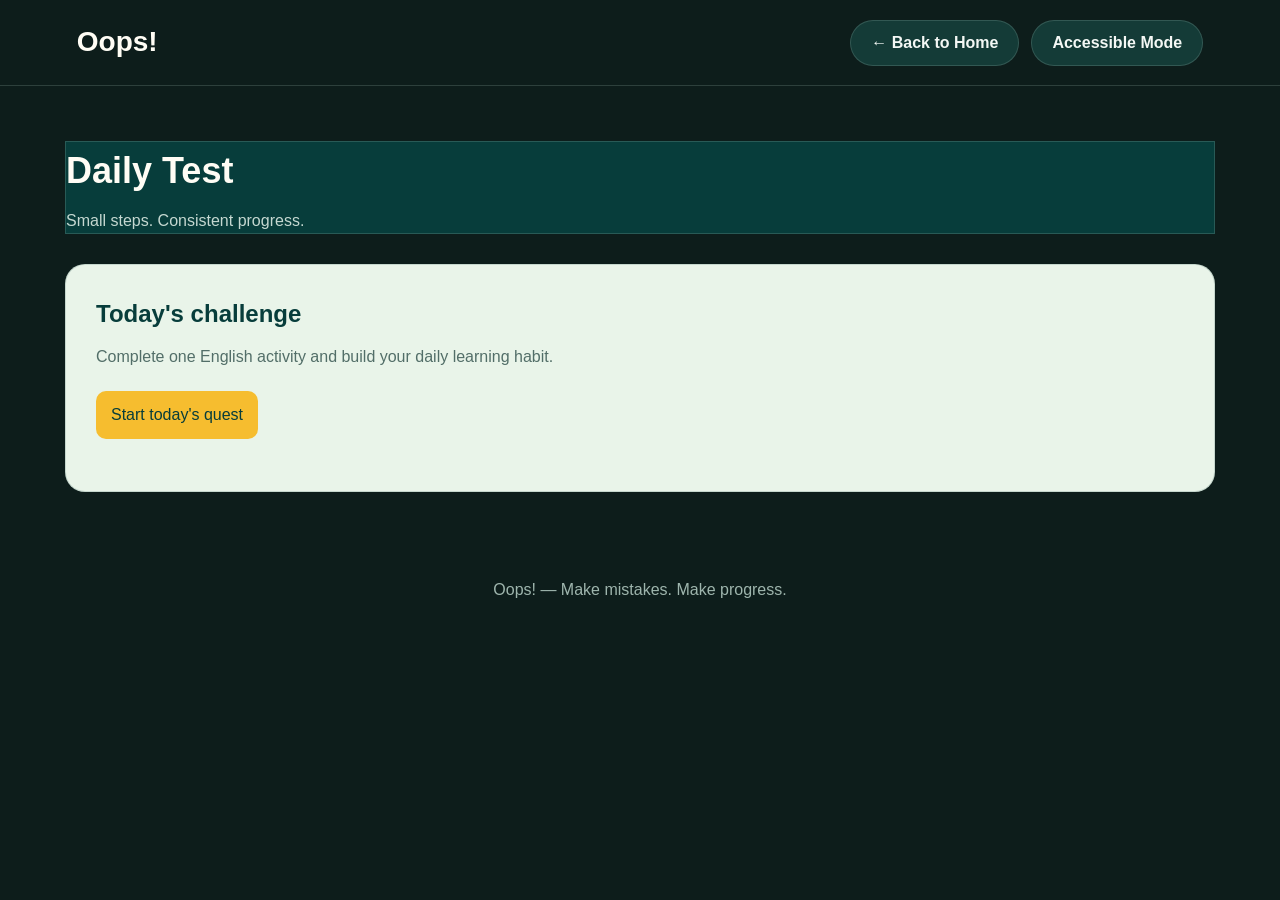
==== commit bed10cf4: "Polish Oops layout and unify design" ====
--- a/daily-quests.html
+++ b/daily-quests.html
@@ -93,7 +93,7 @@
 }
 </style>
 
-  <link rel="stylesheet" href="theme-fix.css?v=20261128">
+  <link rel="stylesheet" href="theme-fix.css?v=20261129">
 </head>
 <body>
 <header class="site-header">
@@ -105,7 +105,7 @@
     </a>
 
     <button
-      class="mode-button"
+      class= mode-button"mode-button"
       id="modeBtn"
       type="button"
       aria-pressed="false"
--- a/theme-fix.css
+++ b/theme-fix.css
@@ -219,3 +219,233 @@
   outline: 4px solid #ffeb3b !important;
   outline-offset: 4px !important;
 }
+
+
+/* Shared page chrome: consistent logo, Back link and Accessible Mode control. */
+body:not(.accessible) header:not(.site-header) {
+  min-height: 76px !important;
+  height: auto !important;
+  padding: 12px clamp(20px, 4.5vw, 76px) !important;
+  display: flex !important;
+  align-items: center !important;
+  justify-content: space-between !important;
+  gap: 18px !important;
+}
+body:not(.accessible) header:not(.site-header) .logo {
+  margin-right: auto !important;
+  color: var(--oops-white) !important;
+  font-size: 30px !important;
+  font-weight: 900 !important;
+  letter-spacing: -1.5px !important;
+}
+body:not(.accessible) .header-actions {
+  display: flex !important;
+  align-items: center !important;
+  justify-content: flex-end !important;
+  gap: 12px !important;
+  margin-left: auto !important;
+}
+body:not(.accessible) header:not(.site-header) > a:not(.logo) {
+  margin-left: auto !important;
+}
+body:not(.accessible) .back-home,
+body:not(.accessible) .mode-button,
+body:not(.accessible) header:not(.site-header) > button,
+body:not(.accessible) .header-actions button {
+  min-height: 46px !important;
+  display: inline-flex !important;
+  align-items: center !important;
+  justify-content: center !important;
+  padding: 0 20px !important;
+  border-radius: 999px !important;
+  background: #143b37 !important;
+  color: #f4f8f5 !important;
+  border: 1px solid var(--oops-line) !important;
+  font: inherit !important;
+  font-weight: 700 !important;
+  text-decoration: none !important;
+  white-space: nowrap !important;
+  box-shadow: none !important;
+}
+body:not(.accessible) .back-home:hover,
+body:not(.accessible) .mode-button:hover,
+body:not(.accessible) header button:hover {
+  background: var(--oops-mint) !important;
+  color: var(--oops-deep) !important;
+  border-color: var(--oops-mint) !important;
+}
+
+/* Vocabulary browser: the learning area is a rounded surface, not a square white slab. */
+body:not(.accessible) #learnPanel,
+body:not(.accessible) #dictionaryPanel,
+body:not(.accessible) #wordbookPanel {
+  padding: clamp(22px, 3vw, 34px) !important;
+  border-radius: 24px !important;
+  background: var(--oops-card) !important;
+  color: var(--oops-ink) !important;
+  border: 1px solid rgba(7, 61, 59, .16) !important;
+  box-shadow: 0 12px 32px rgba(0,0,0,.10) !important;
+}
+body:not(.accessible) .topic-btn,
+body:not(.accessible) .level-btn,
+body:not(.accessible) .main-tab,
+body:not(.accessible) .study-tab {
+  border-radius: 14px !important;
+}
+body:not(.accessible) .topic-btn {
+  min-height: 96px !important;
+  padding: 18px !important;
+  text-align: left !important;
+}
+body:not(.accessible) .level-btn {
+  min-height: 48px !important;
+  padding: 0 19px !important;
+  border-radius: 13px !important;
+}
+body:not(.accessible) .main-tab {
+  border-radius: 15px !important;
+}
+body:not(.accessible) .flashcard,
+body:not(.accessible) .learn-quiz-card,
+body:not(.accessible) .dictionary-shell,
+body:not(.accessible) .note {
+  border-radius: 22px !important;
+}
+
+/* Grammar browser follows the same level -> topic -> lesson flow as Vocabulary. */
+body:not(.accessible) .grammar-browser {
+  margin-top: 30px !important;
+  padding: clamp(22px, 3vw, 34px) !important;
+  border-radius: 24px !important;
+  background: var(--oops-card) !important;
+  color: var(--oops-ink) !important;
+  border: 1px solid rgba(7,61,59,.16) !important;
+  box-shadow: 0 12px 32px rgba(0,0,0,.10) !important;
+}
+body:not(.accessible) .browser-heading h2,
+body:not(.accessible) .browser-step,
+body:not(.accessible) .grammar-topic strong {
+  color: var(--oops-deep) !important;
+}
+body:not(.accessible) .browser-heading p,
+body:not(.accessible) #grammarResultSummary,
+body:not(.accessible) .grammar-topic span {
+  color: #526e68 !important;
+}
+body:not(.accessible) .grammar-levels {
+  display: flex !important;
+  flex-wrap: wrap !important;
+  gap: 10px !important;
+  margin: 18px 0 28px !important;
+}
+body:not(.accessible) .grammar-level,
+body:not(.accessible) .grammar-all-topics {
+  min-height: 48px !important;
+  padding: 0 19px !important;
+  border-radius: 13px !important;
+  background: #143b37 !important;
+  color: #eaf5f0 !important;
+  border: 1px solid var(--oops-line) !important;
+  font-weight: 750 !important;
+}
+body:not(.accessible) .grammar-level.active,
+body:not(.accessible) .grammar-all-topics.active {
+  background: var(--oops-mint) !important;
+  color: var(--oops-deep) !important;
+  border-color: var(--oops-mint) !important;
+}
+body:not(.accessible) .browser-step-row {
+  display: flex !important;
+  align-items: center !important;
+  justify-content: space-between !important;
+  gap: 14px !important;
+  flex-wrap: wrap !important;
+  margin: 22px 0 12px !important;
+}
+body:not(.accessible) .grammar-topics {
+  display: grid !important;
+  grid-template-columns: repeat(3, minmax(0,1fr)) !important;
+  gap: 14px !important;
+  margin: 14px 0 28px !important;
+}
+body:not(.accessible) .grammar-topic {
+  min-height: 92px !important;
+  padding: 17px 19px !important;
+  border-radius: 16px !important;
+  background: #143b37 !important;
+  color: #f4f8f5 !important;
+  border: 1px solid var(--oops-line) !important;
+  text-align: left !important;
+}
+body:not(.accessible) .grammar-topic strong,
+body:not(.accessible) .grammar-topic span {
+  display: block !important;
+}
+body:not(.accessible) .grammar-topic strong {
+  color: #f4f8f5 !important;
+  font-size: 15px !important;
+}
+body:not(.accessible) .grammar-topic span {
+  margin-top: 5px !important;
+  color: #b9cbc5 !important;
+  font-size: 12px !important;
+}
+body:not(.accessible) .grammar-topic.active,
+body:not(.accessible) .grammar-topic:hover {
+  background: var(--oops-mint) !important;
+  border-color: var(--oops-mint) !important;
+}
+body:not(.accessible) .grammar-topic.active strong,
+body:not(.accessible) .grammar-topic:hover strong {
+  color: var(--oops-deep) !important;
+}
+body:not(.accessible) .grammar-topic.active span,
+body:not(.accessible) .grammar-topic:hover span {
+  color: #174b46 !important;
+}
+body:not(.accessible) .grammar-browser .lesson-grid {
+  margin-top: 14px !important;
+}
+body:not(.accessible) .grammar-browser .lesson {
+  border-radius: 20px !important;
+  padding: 22px !important;
+}
+
+/* Keep Accessible Mode high-contrast while retaining the same rounded geometry. */
+body.accessible #learnPanel,
+body.accessible #dictionaryPanel,
+body.accessible #wordbookPanel,
+body.accessible .grammar-browser {
+  background: #101010 !important;
+  color: #fff !important;
+  border: 2px solid #fff !important;
+  border-radius: 22px !important;
+  padding: 22px !important;
+  box-shadow: none !important;
+}
+body.accessible .grammar-level,
+body.accessible .grammar-all-topics,
+body.accessible .grammar-topic,
+body.accessible .back-home,
+body.accessible .mode-button {
+  border-radius: 13px !important;
+  border: 2px solid #fff !important;
+}
+body.accessible .grammar-topic strong,
+body.accessible .grammar-topic span,
+body.accessible .browser-heading h2,
+body.accessible .browser-step,
+body.accessible #grammarResultSummary {
+  color: #fff !important;
+}
+@media (max-width: 760px) {
+  body:not(.accessible) .grammar-topics { grid-template-columns: repeat(2,minmax(0,1fr)) !important; }
+  body:not(.accessible) header:not(.site-header) { flex-wrap: wrap !important; }
+  body:not(.accessible) .header-actions { flex-wrap: wrap !important; }
+}
+@media (max-width: 480px) {
+  body:not(.accessible) .grammar-topics { grid-template-columns: 1fr !important; }
+  body:not(.accessible) .back-home,
+  body:not(.accessible) .mode-button,
+  body:not(.accessible) header:not(.site-header) > button { padding: 0 14px !important; font-size: 12px !important; }
+}
